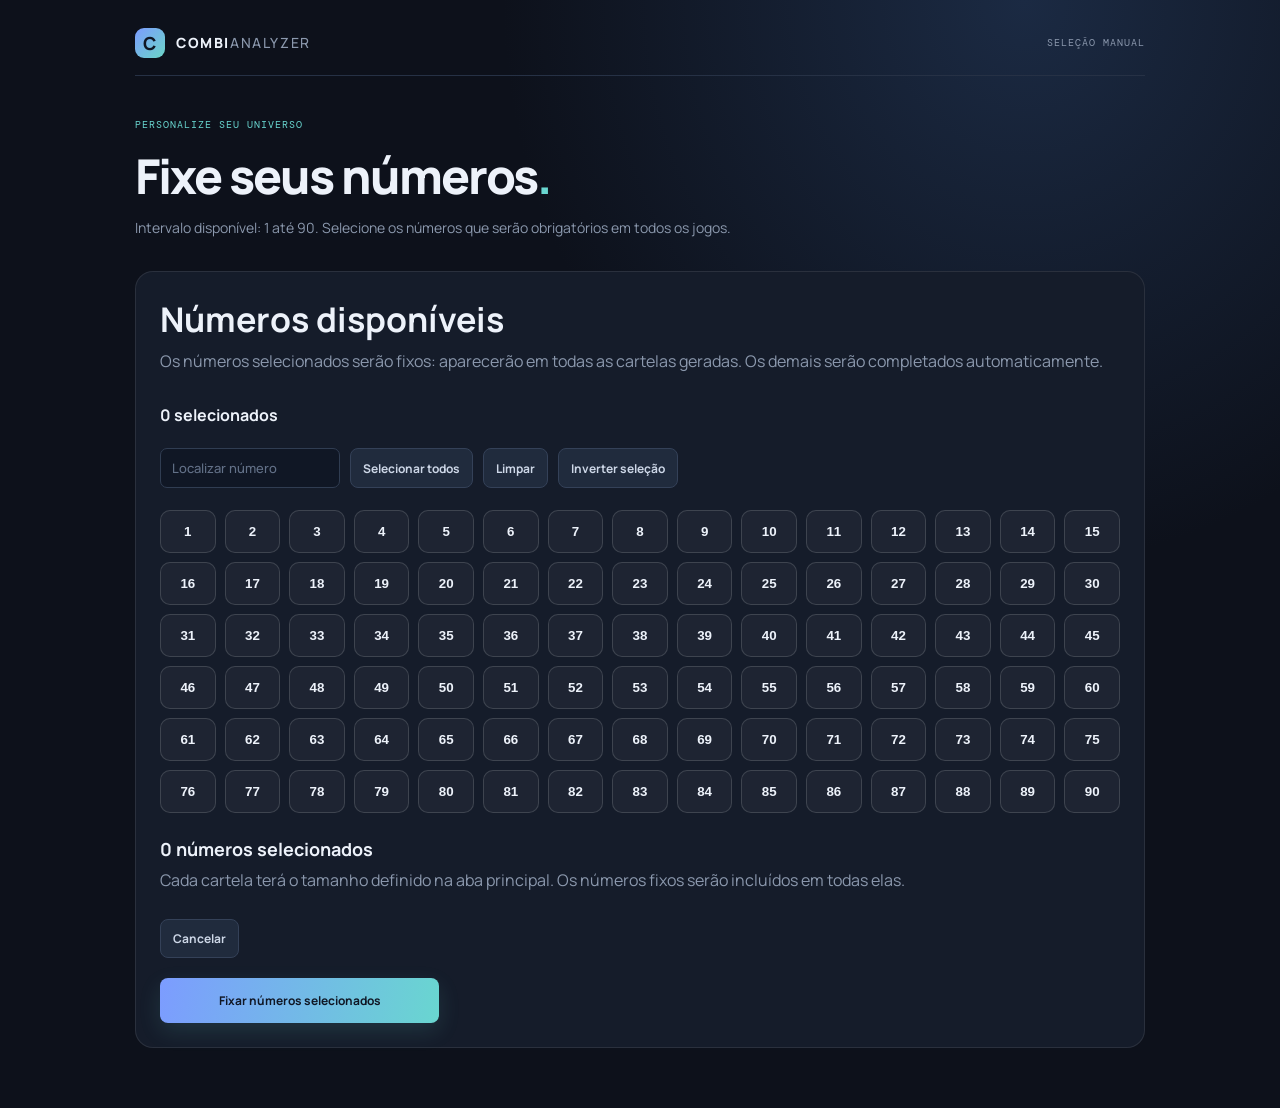
==== selecionar.html @ c3f3644b "Adicionado algumas funcionalidades" ====
<!doctype html>
<html lang="pt-BR">
<head>
<meta charset="utf-8"><meta name="viewport" content="width=device-width,initial-scale=1"><meta name="theme-color" content="#101522">
<title>Selecionar números • Combi Analyzer</title><link rel="stylesheet" href="style.css">
<style>
.picker-shell{max-width:1050px;margin:0 auto;padding:28px 20px 60px}.picker-panel{background:var(--panel,#171f30);border:1px solid rgba(255,255,255,.09);border-radius:18px;padding:24px}.picker-head{display:flex;justify-content:space-between;align-items:center;gap:16px;flex-wrap:wrap}.picker-head h1{margin:0;font-size:clamp(24px,4vw,34px)}.picker-tools{display:flex;gap:10px;flex-wrap:wrap;margin:22px 0}.picker-tools input{max-width:180px}.number-grid{display:grid;grid-template-columns:repeat(auto-fill,minmax(54px,1fr));gap:9px}.pick-number{border:1px solid rgba(255,255,255,.14);background:rgba(255,255,255,.04);color:inherit;border-radius:10px;padding:13px 4px;font-weight:700;cursor:pointer}.pick-number.selected{background:#7765e8;border-color:#9b8eff;color:white}.picker-footer{display:flex;justify-content:space-between;align-items:center;gap:12px;flex-wrap:wrap;margin-top:24px}.picker-footer strong{font-size:18px}.picker-help{color:var(--muted,#aab2c5);margin-top:8px}.picker-actions{display:flex;gap:10px;flex-wrap:wrap}
</style>
</head><body>
<main class="picker-shell"><header class="topbar"><a class="brand" href="index.html"><span class="brand-mark">C</span><span>COMBI<span class="brand-light">ANALYZER</span></span></a><span class="version">SELEÇÃO MANUAL</span></header>
<section class="hero"><div><p class="eyebrow">PERSONALIZE SEU UNIVERSO</p><h1>Fixe seus números<span>.</span></h1><p class="subtitle" id="rangeText">Marque os números que devem aparecer obrigatoriamente em todas as cartelas.</p></div></section>
<section class="picker-panel"><div class="picker-head"><div><h1>Números disponíveis</h1><p class="picker-help">Os números selecionados serão fixos: aparecerão em todas as cartelas geradas. Os demais serão completados automaticamente.</p></div><strong id="selectedCount">0 selecionados</strong></div>
<div class="picker-tools"><input id="searchNumber" type="number" min="0" placeholder="Localizar número"><button class="secondary-button" id="selectAll" type="button">Selecionar todos</button><button class="secondary-button" id="selectNone" type="button">Limpar</button><button class="secondary-button" id="invert" type="button">Inverter seleção</button></div>
<div class="number-grid" id="numberGrid"></div>
<div class="picker-footer"><div><strong id="footerCount">0 números selecionados</strong><p class="picker-help">Cada cartela terá o tamanho definido na aba principal. Os números fixos serão incluídos em todas elas.</p></div><div class="picker-actions"><button class="secondary-button" id="cancel" type="button">Cancelar</button><button class="primary-button" id="confirm" type="button">Fixar números selecionados</button></div></div>
</section></main>
<script>
const params=new URLSearchParams(location.search);const min=Math.max(0,Number(params.get('min')??1));const max=Math.max(min,Math.min(100000,Number(params.get('max')??90)));const POOL_KEY='combiAnalyzerSelectedNumbersV10';let saved=[];try{saved=JSON.parse(localStorage.getItem(POOL_KEY))||[];}catch{}const chosen=new Set(saved.filter(n=>Number.isInteger(n)&&n>=min&&n<=max));
const grid=document.getElementById('numberGrid');const count=document.getElementById('selectedCount');const footer=document.getElementById('footerCount');
document.getElementById('rangeText').textContent=`Intervalo disponível: ${min} até ${max}. Selecione os números que serão obrigatórios em todos os jogos.`;
function update(){count.textContent=`${chosen.size} selecionados`;footer.textContent=`${chosen.size} números selecionados`;grid.querySelectorAll('button').forEach(b=>b.classList.toggle('selected',chosen.has(Number(b.dataset.n))));}
for(let n=min;n<=max;n++){const b=document.createElement('button');b.type='button';b.className='pick-number';b.textContent=n;b.dataset.n=n;b.addEventListener('click',()=>{chosen.has(n)?chosen.delete(n):chosen.add(n);update();});grid.appendChild(b);}
document.getElementById('selectAll').onclick=()=>{for(let n=min;n<=max;n++)chosen.add(n);update();};
document.getElementById('selectNone').onclick=()=>{chosen.clear();update();};
document.getElementById('invert').onclick=()=>{for(let n=min;n<=max;n++)chosen.has(n)?chosen.delete(n):chosen.add(n);update();};
document.getElementById('searchNumber').addEventListener('input',e=>{const n=Number(e.target.value);const b=grid.querySelector(`[data-n="${n}"]`);if(b){b.scrollIntoView({behavior:'smooth',block:'center'});b.focus();}});
document.getElementById('cancel').onclick=()=>window.close();
update();
document.getElementById('confirm').onclick=()=>{if(!chosen.size){alert('Selecione pelo menos um número.');return;}const numbers=[...chosen].sort((a,b)=>a-b);localStorage.setItem(POOL_KEY,JSON.stringify(numbers));if(window.opener&&!window.opener.closed){window.opener.postMessage({type:'combi-fixed-numbers',numbers},location.origin);window.close();}else{alert('Seleção guardada. Volte à aba principal e atualize a página.');}};
</script></body></html>
---- style.css ----
@import url('https://fonts.googleapis.com/css2?family=DM+Mono:wght@400;500&family=Manrope:wght@400;500;600;700;800&display=swap');
:root{--bg:#0d111b;--panel:#151c2a;--panel2:#1b2434;--line:#293448;--text:#edf2fa;--muted:#8b98ad;--blue:#7c9cff;--cyan:#69d6d0;--green:#6bd6a5;--danger:#ff7d89}*{box-sizing:border-box}body{margin:0;background:radial-gradient(ellipse at 80% 0%,#1b2a43 0,transparent 36%),var(--bg);color:var(--text);font-family:Manrope,Arial,sans-serif;min-height:100vh}.app-shell{max-width:1320px;margin:auto;padding:28px 34px 22px}.topbar{height:48px;display:flex;align-items:center;justify-content:space-between;border-bottom:1px solid #263145;padding-bottom:18px}.brand{display:flex;align-items:center;gap:11px;color:var(--text);text-decoration:none;font-size:14px;font-weight:800;letter-spacing:1.6px}.brand-light{font-weight:500;color:var(--muted)}.brand-mark{width:30px;height:30px;border-radius:9px;display:grid;place-items:center;background:linear-gradient(135deg,#7c9cff,#6bd6c7);color:#101725;font-size:18px}.version,.eyebrow,.heading-note,.step,.live-status,.stat-card small,th,footer{font-family:'DM Mono',monospace;letter-spacing:1px}.version{font-size:10px;color:var(--muted)}.hero{display:flex;align-items:center;justify-content:space-between;padding:42px 0 34px;overflow:hidden}.eyebrow{color:var(--cyan);font-size:10px;margin:0 0 12px}.hero h1{font-size:clamp(30px,4vw,48px);letter-spacing:-2px;margin:0;font-weight:800}.hero h1 span{color:var(--cyan)}.subtitle{color:var(--muted);font-size:14px;margin:10px 0 0}.hero-orbit{width:118px;height:118px;border:1px solid #34435b;border-radius:50%;position:relative;display:grid;place-items:center;color:var(--cyan);margin-right:5%;box-shadow:0 0 45px #6bd6a511}.hero-orbit:before,.hero-orbit:after{content:"";position:absolute;border:1px solid #34435b;border-radius:50%;inset:14px}.hero-orbit:after{inset:-12px;border-style:dashed;opacity:.55}.hero-orbit b{font-size:34px;font-weight:500}.hero-orbit span{position:absolute;font:10px 'DM Mono';color:var(--muted)}.hero-orbit span:first-child{top:7px;left:12px}.hero-orbit span:nth-child(2){right:3px;bottom:27px}.hero-orbit span:nth-child(3){left:13px;bottom:9px}.workspace{display:grid;grid-template-columns:minmax(330px,.83fr) minmax(0,1.5fr);gap:20px;align-items:start}.panel{background:linear-gradient(145deg,#182131,#141b28);border:1px solid var(--line);border-radius:15px;box-shadow:0 15px 40px #0002}.config-panel,.results-panel{padding:22px}.panel-heading{display:flex;align-items:center;justify-content:space-between;margin-bottom:22px}.panel-heading>div{display:flex;align-items:center;gap:11px}.panel-heading h2{font-size:16px;margin:0;font-weight:700}.step{font-size:10px;color:var(--cyan);border:1px solid #34545c;border-radius:6px;padding:5px 7px}.heading-note{font-size:9px;color:var(--muted)}.field-grid{display:grid;grid-template-columns:1fr 1fr;gap:13px}.field-grid label,.filter-options label{display:flex;flex-direction:column;gap:7px;color:#cbd4e2;font-size:11px;font-weight:700}.field-grid .wide{grid-column:1/-1}input,select{width:100%;background:#101725;border:1px solid #303d52;border-radius:7px;color:var(--text);padding:10px 11px;font:500 13px Manrope;outline:none;min-width:0}input:focus,select:focus{border-color:var(--blue);box-shadow:0 0 0 3px #7c9cff18}input::placeholder{color:#637188}small{font-size:10px;color:var(--muted);font-weight:400}.divider{height:1px;background:var(--line);margin:22px 0}.filters-heading{margin-bottom:14px}.text-button{border:0;background:none;color:var(--blue);font:600 10px Manrope;cursor:pointer}.filter-card{border:1px solid #29364a;background:#121a28;border-radius:10px;padding:13px;margin-bottom:10px}.filter-title{display:flex;align-items:center;justify-content:space-between;gap:12px}.filter-title strong{display:block;font-size:12px}.filter-title small{display:block;margin-top:3px}.filter-options{display:grid;grid-template-columns:1fr;gap:10px;margin-top:12px}.filter-options.two-col{grid-template-columns:1fr 1fr}.filter-options label{font-size:10px}.filter-options select,.filter-options input{padding:8px;font-size:11px}.switch{position:relative;display:inline-flex;flex-shrink:0}.switch input{position:absolute;opacity:0;width:1px;height:1px}.switch span{width:34px;height:19px;border-radius:20px;background:#354155;cursor:pointer;transition:.2s;position:relative}.switch span:after{content:"";position:absolute;width:13px;height:13px;border-radius:50%;background:#aab5c5;left:3px;top:3px;transition:.2s}.switch input:checked+span{background:#4e9e99}.switch input:checked+span:after{transform:translateX(15px);background:#fff}.filter-card:not(:has(.switch input:checked)) .filter-options{opacity:.38;pointer-events:none}.primary-button,.secondary-button{border:0;border-radius:8px;font:700 12px Manrope;cursor:pointer;transition:.2s}.primary-button{width:100%;padding:14px;background:linear-gradient(100deg,#7c9cff,#69d6d0);color:#101725;margin-top:10px;box-shadow:0 8px 22px #69d6d022}.primary-button:hover{filter:brightness(1.08);transform:translateY(-1px)}.primary-button span{margin-right:8px}.action-row{display:grid;grid-template-columns:1fr 1fr;gap:9px;margin-top:9px}.secondary-button{padding:10px 12px;background:#202b3d;color:#cdd7e7;border:1px solid #344158}.secondary-button:hover:not(:disabled){background:#2a3850}.secondary-button:disabled{opacity:.4;cursor:not-allowed}.danger-button{color:#ff9aa4}.privacy-note{text-align:center;font-size:9px;color:#78869b;margin:14px 0 0}.live-status{font-size:9px;color:var(--muted);display:flex;align-items:center;gap:7px}.live-status i{width:6px;height:6px;background:#68758a;border-radius:50%}.live-status.running i{background:var(--green);box-shadow:0 0 8px var(--green)}.live-status.paused i{background:#f0bd69}.stats-grid{display:grid;grid-template-columns:repeat(3,1fr);gap:10px}.stat-card{background:#111927;border:1px solid #29364a;border-radius:10px;padding:14px 12px;min-width:0}.stat-card small{display:block;font-size:8px;color:var(--muted);white-space:nowrap}.stat-card strong{display:block;font-size:clamp(18px,2.2vw,26px);letter-spacing:-1px;margin:9px 0 2px;overflow:hidden;text-overflow:ellipsis}.stat-card span{font-size:9px;color:#8190a6}.accent-stat{border-color:#3a696b;background:linear-gradient(140deg,#18343a,#14232e)}.accent-stat strong{color:var(--cyan)}.progress-section{margin:23px 0 25px}.progress-label{display:flex;justify-content:space-between;font-size:10px;color:#aebbd0;margin-bottom:9px}.progress-label strong{font:11px 'DM Mono';color:var(--cyan)}.progress-track{height:6px;background:#283448;border-radius:10px;overflow:hidden}.progress-fill{height:100%;width:0;background:linear-gradient(90deg,#7c9cff,#69d6d0);border-radius:10px;transition:width .15s}.results-toolbar{display:flex;justify-content:space-between;align-items:center;gap:10px;margin-bottom:13px}.results-toolbar strong{display:block;font-size:12px}.results-toolbar small{display:block;margin-top:3px}.export-button{font-size:10px;padding:9px 11px;color:var(--cyan);border-color:#365b60}.table-wrap{overflow:auto;border:1px solid #29364a;border-radius:9px;min-height:240px;max-height:510px}table{border-collapse:collapse;width:100%;min-width:510px;text-align:left}th{font-size:8px;color:#8492a8;font-weight:500;background:#111927;padding:12px 10px;position:sticky;top:0}td{font:11px 'DM Mono';padding:10px;border-top:1px solid #253145;color:#d7e0ed}td:first-child{color:#7e8da4}.number-pills{display:flex;gap:5px;flex-wrap:wrap}.number-pill{width:25px;height:25px;display:grid;place-items:center;background:#263750;border:1px solid #3c526f;border-radius:50%;color:#cfe0ff;font:10px 'DM Mono'}.empty-row td{text-align:center;color:#8190a6;padding:75px 15px;font:11px Manrope}.results-footer{display:flex;justify-content:space-between;color:#8190a6;font-size:9px;padding-top:12px}.notice{display:flex;gap:12px;padding:14px 16px;margin-top:14px;border:1px solid #4a4938;background:#28271f;border-radius:10px;color:#c5c0a8}.notice-icon{width:19px;height:19px;display:grid;place-items:center;flex-shrink:0;border:1px solid #8e8455;border-radius:50%;font:11px Georgia;color:#e3d18a}.notice p{font-size:10px;line-height:1.65;margin:0}.notice strong{color:#e8d99c}footer{text-align:center;color:#65738a;font-size:8px;padding-top:27px}footer span{color:var(--cyan);padding:0 6px}
@media(max-width:900px){.workspace{grid-template-columns:1fr}.results-column{min-width:0}.hero-orbit{margin-right:4%}}@media(max-width:560px){.app-shell{padding:18px 14px}.hero{padding:32px 0 26px}.hero-orbit{width:76px;height:76px;margin-right:5px}.hero-orbit b{font-size:25px}.hero-orbit:before{inset:9px}.hero-orbit:after{inset:-7px}.hero-orbit span{font-size:8px}.config-panel,.results-panel{padding:16px}.stats-grid{gap:6px}.stat-card{padding:11px 8px}.stat-card small{font-size:7px;white-space:normal;min-height:18px}.stat-card strong{font-size:19px}.results-toolbar{align-items:flex-start}.version{font-size:8px}}
.filter-options .two-col{display:grid;grid-template-columns:1fr 1fr;gap:10px}.filter-options>label{min-width:0}.filter-options input[type=text]{text-transform:none}.neutral{border-color:#34445d;background:#172233;color:#aebbd0}.neutral .notice-icon{border-color:#6b86ad;color:#9eb9e6}.neutral strong{color:#c8d9f5}#progressNote{display:block;margin-top:8px;color:#7f8ea5;font-size:9px;line-height:1.5}.filter-card .filter-options .two-col{margin-top:0}

.number-pool-card{display:flex;align-items:center;justify-content:space-between;gap:12px;flex-wrap:wrap;padding:15px;margin:16px 0;background:rgba(119,101,232,.08);border:1px solid rgba(119,101,232,.28);border-radius:12px}.number-pool-card>div{display:flex;flex-direction:column;gap:4px}.number-pool-card small{color:var(--muted,#aab2c5)}.number-pool-card [hidden]{display:none!important}
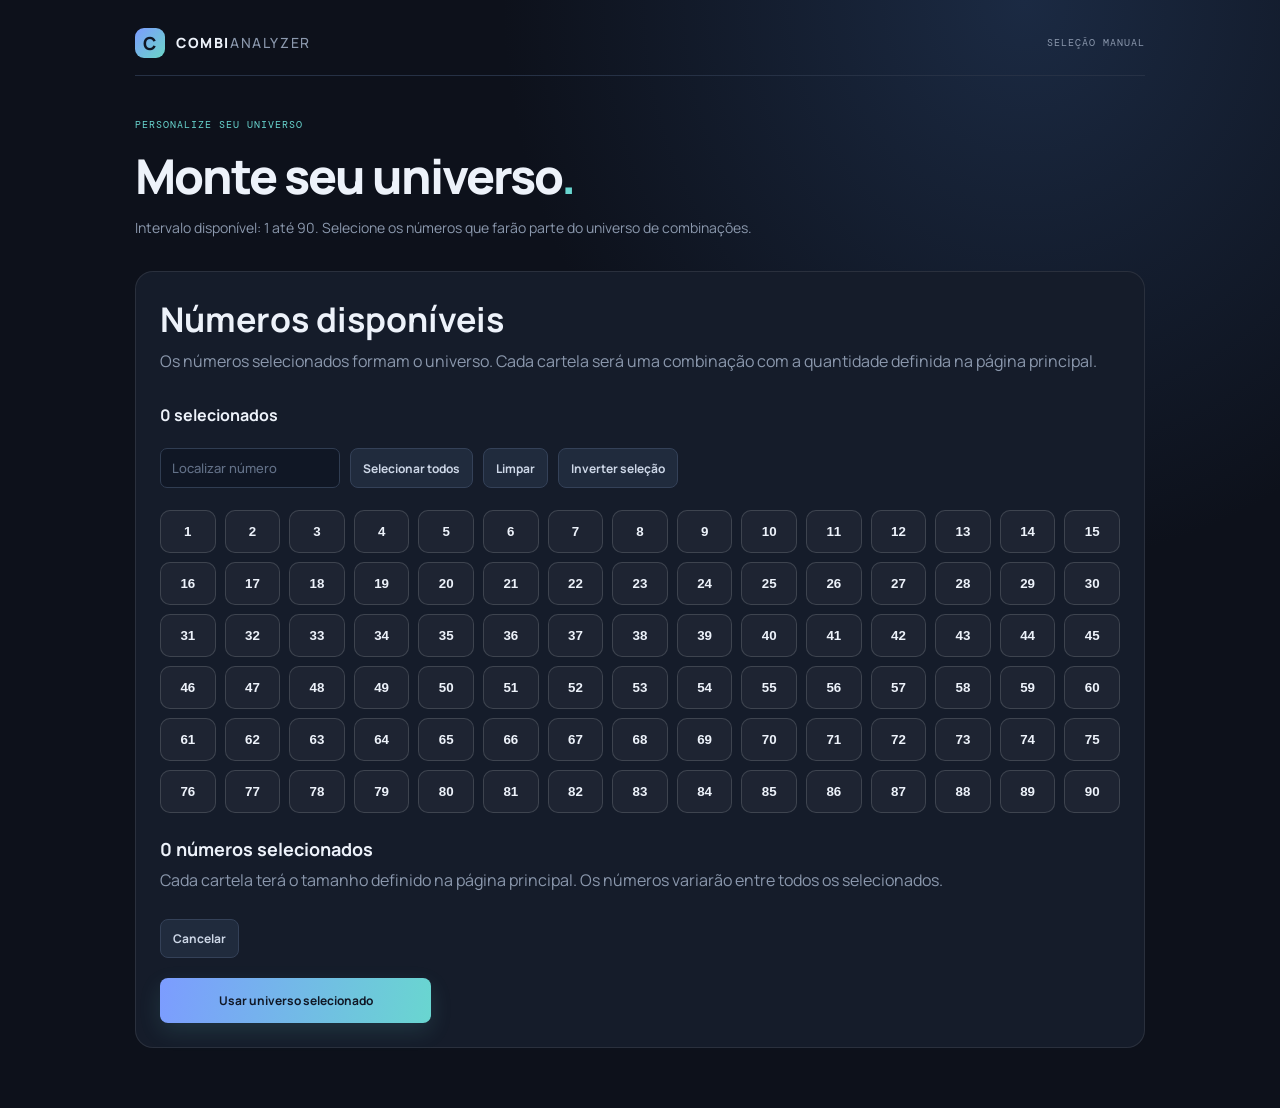
==== commit 0ace4278: "atualizando e inserindo novas funçces" ====
--- a/selecionar.html
+++ b/selecionar.html
@@ -8,16 +8,16 @@
 </style>
 </head><body>
 <main class="picker-shell"><header class="topbar"><a class="brand" href="index.html"><span class="brand-mark">C</span><span>COMBI<span class="brand-light">ANALYZER</span></span></a><span class="version">SELEÇÃO MANUAL</span></header>
-<section class="hero"><div><p class="eyebrow">PERSONALIZE SEU UNIVERSO</p><h1>Fixe seus números<span>.</span></h1><p class="subtitle" id="rangeText">Marque os números que devem aparecer obrigatoriamente em todas as cartelas.</p></div></section>
-<section class="picker-panel"><div class="picker-head"><div><h1>Números disponíveis</h1><p class="picker-help">Os números selecionados serão fixos: aparecerão em todas as cartelas geradas. Os demais serão completados automaticamente.</p></div><strong id="selectedCount">0 selecionados</strong></div>
+<section class="hero"><div><p class="eyebrow">PERSONALIZE SEU UNIVERSO</p><h1>Monte seu universo<span>.</span></h1><p class="subtitle" id="rangeText">Marque os números que poderão participar das combinações.</p></div></section>
+<section class="picker-panel"><div class="picker-head"><div><h1>Números disponíveis</h1><p class="picker-help">Os números selecionados formam o universo. Cada cartela será uma combinação com a quantidade definida na página principal.</p></div><strong id="selectedCount">0 selecionados</strong></div>
 <div class="picker-tools"><input id="searchNumber" type="number" min="0" placeholder="Localizar número"><button class="secondary-button" id="selectAll" type="button">Selecionar todos</button><button class="secondary-button" id="selectNone" type="button">Limpar</button><button class="secondary-button" id="invert" type="button">Inverter seleção</button></div>
 <div class="number-grid" id="numberGrid"></div>
-<div class="picker-footer"><div><strong id="footerCount">0 números selecionados</strong><p class="picker-help">Cada cartela terá o tamanho definido na aba principal. Os números fixos serão incluídos em todas elas.</p></div><div class="picker-actions"><button class="secondary-button" id="cancel" type="button">Cancelar</button><button class="primary-button" id="confirm" type="button">Fixar números selecionados</button></div></div>
+<div class="picker-footer"><div><strong id="footerCount">0 números selecionados</strong><p class="picker-help">Cada cartela terá o tamanho definido na página principal. Os números variarão entre todos os selecionados.</p></div><div class="picker-actions"><button class="secondary-button" id="cancel" type="button">Cancelar</button><button class="primary-button" id="confirm" type="button">Usar universo selecionado</button></div></div>
 </section></main>
 <script>
-const params=new URLSearchParams(location.search);const min=Math.max(0,Number(params.get('min')??1));const max=Math.max(min,Math.min(100000,Number(params.get('max')??90)));const POOL_KEY='combiAnalyzerSelectedNumbersV10';let saved=[];try{saved=JSON.parse(localStorage.getItem(POOL_KEY))||[];}catch{}const chosen=new Set(saved.filter(n=>Number.isInteger(n)&&n>=min&&n<=max));
+const params=new URLSearchParams(location.search);const min=Math.max(0,Number(params.get('min')??1));const max=Math.max(min,Math.min(100000,Number(params.get('max')??90)));const POOL_KEY='combiAnalyzerCandidatePoolV13';let saved=[];try{saved=JSON.parse(localStorage.getItem(POOL_KEY))||[];}catch{}const chosen=new Set(saved.filter(n=>Number.isInteger(n)&&n>=min&&n<=max));
 const grid=document.getElementById('numberGrid');const count=document.getElementById('selectedCount');const footer=document.getElementById('footerCount');
-document.getElementById('rangeText').textContent=`Intervalo disponível: ${min} até ${max}. Selecione os números que serão obrigatórios em todos os jogos.`;
+document.getElementById('rangeText').textContent=`Intervalo disponível: ${min} até ${max}. Selecione os números que farão parte do universo de combinações.`;
 function update(){count.textContent=`${chosen.size} selecionados`;footer.textContent=`${chosen.size} números selecionados`;grid.querySelectorAll('button').forEach(b=>b.classList.toggle('selected',chosen.has(Number(b.dataset.n))));}
 for(let n=min;n<=max;n++){const b=document.createElement('button');b.type='button';b.className='pick-number';b.textContent=n;b.dataset.n=n;b.addEventListener('click',()=>{chosen.has(n)?chosen.delete(n):chosen.add(n);update();});grid.appendChild(b);}
 document.getElementById('selectAll').onclick=()=>{for(let n=min;n<=max;n++)chosen.add(n);update();};
@@ -26,5 +26,5 @@
 document.getElementById('searchNumber').addEventListener('input',e=>{const n=Number(e.target.value);const b=grid.querySelector(`[data-n="${n}"]`);if(b){b.scrollIntoView({behavior:'smooth',block:'center'});b.focus();}});
 document.getElementById('cancel').onclick=()=>window.close();
 update();
-document.getElementById('confirm').onclick=()=>{if(!chosen.size){alert('Selecione pelo menos um número.');return;}const numbers=[...chosen].sort((a,b)=>a-b);localStorage.setItem(POOL_KEY,JSON.stringify(numbers));if(window.opener&&!window.opener.closed){window.opener.postMessage({type:'combi-fixed-numbers',numbers},location.origin);window.close();}else{alert('Seleção guardada. Volte à aba principal e atualize a página.');}};
+document.getElementById('confirm').onclick=()=>{if(!chosen.size){alert('Selecione pelo menos um número.');return;}const numbers=[...chosen].sort((a,b)=>a-b);localStorage.setItem(POOL_KEY,JSON.stringify(numbers));if(window.opener&&!window.opener.closed){window.opener.postMessage({type:'combi-candidate-numbers',numbers},location.origin);window.close();}else{alert('Seleção guardada. Volte à aba principal e atualize a página.');}};
 </script></body></html>
